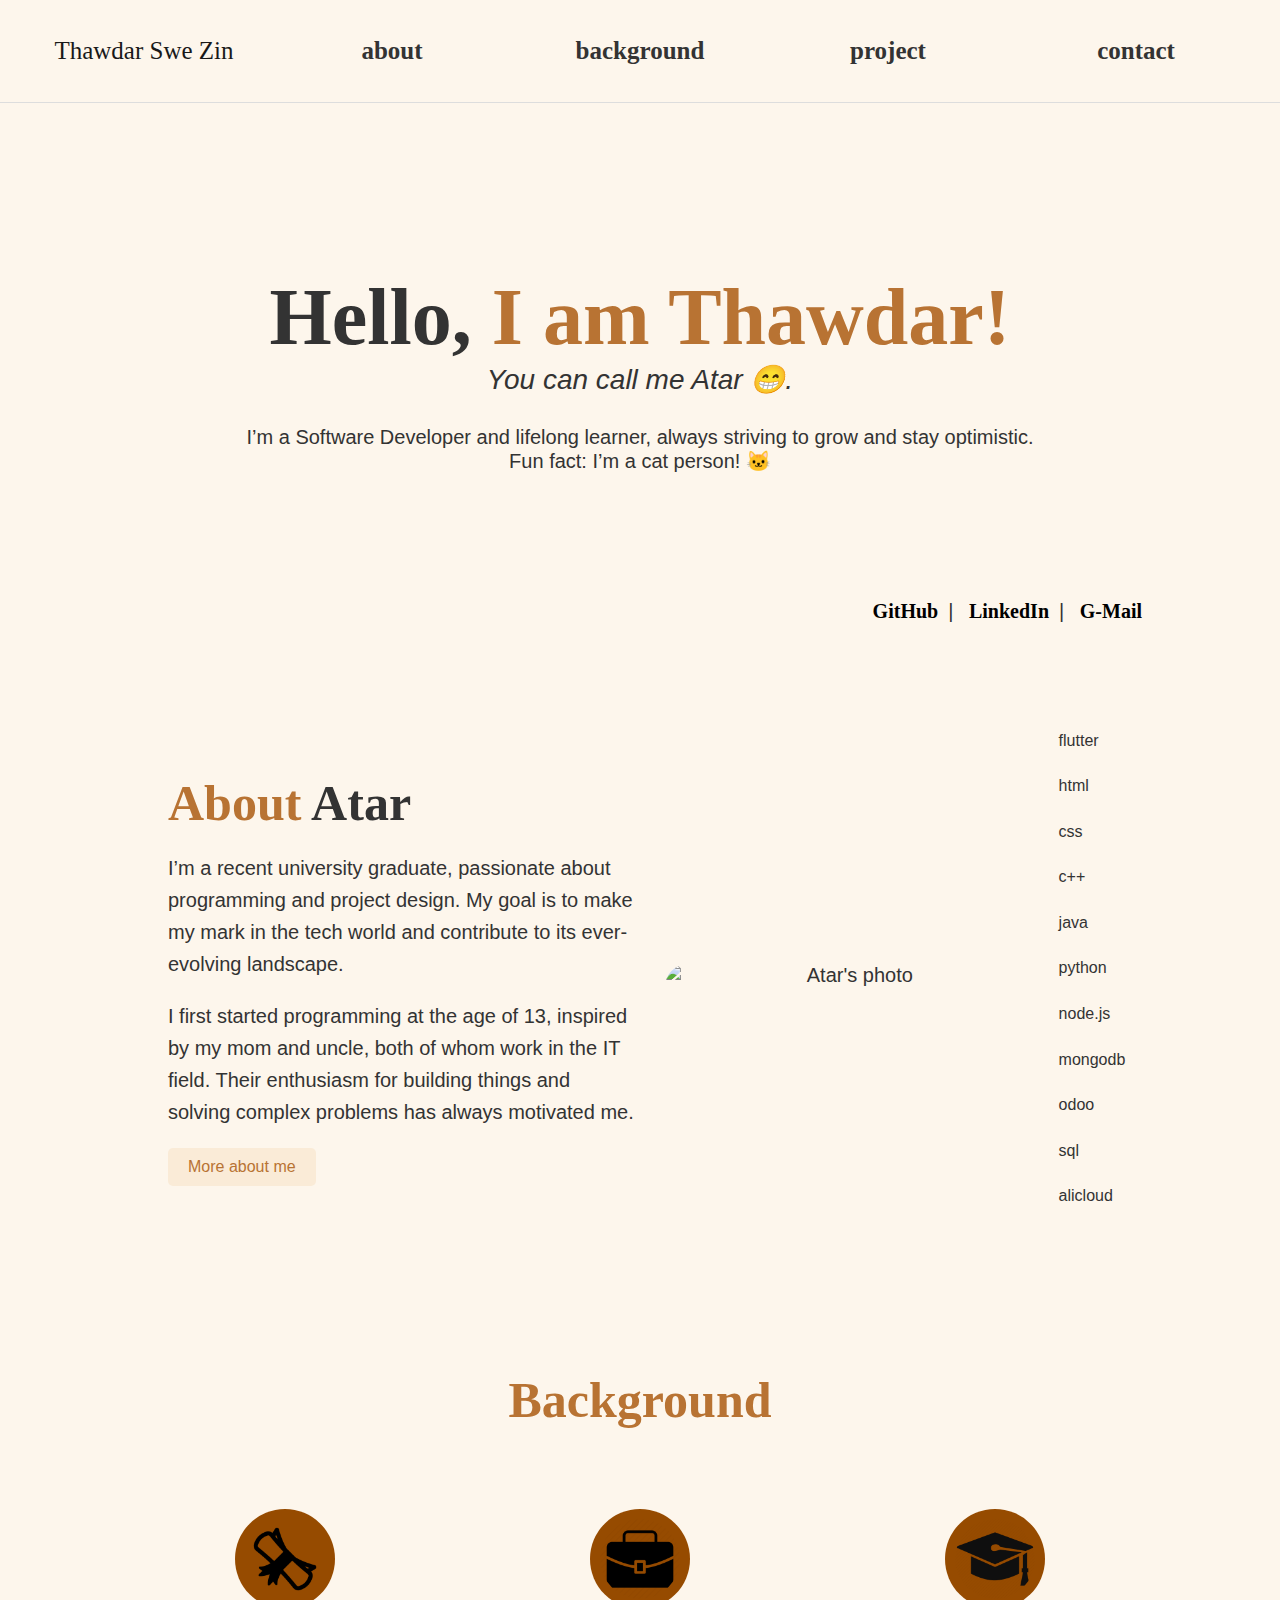
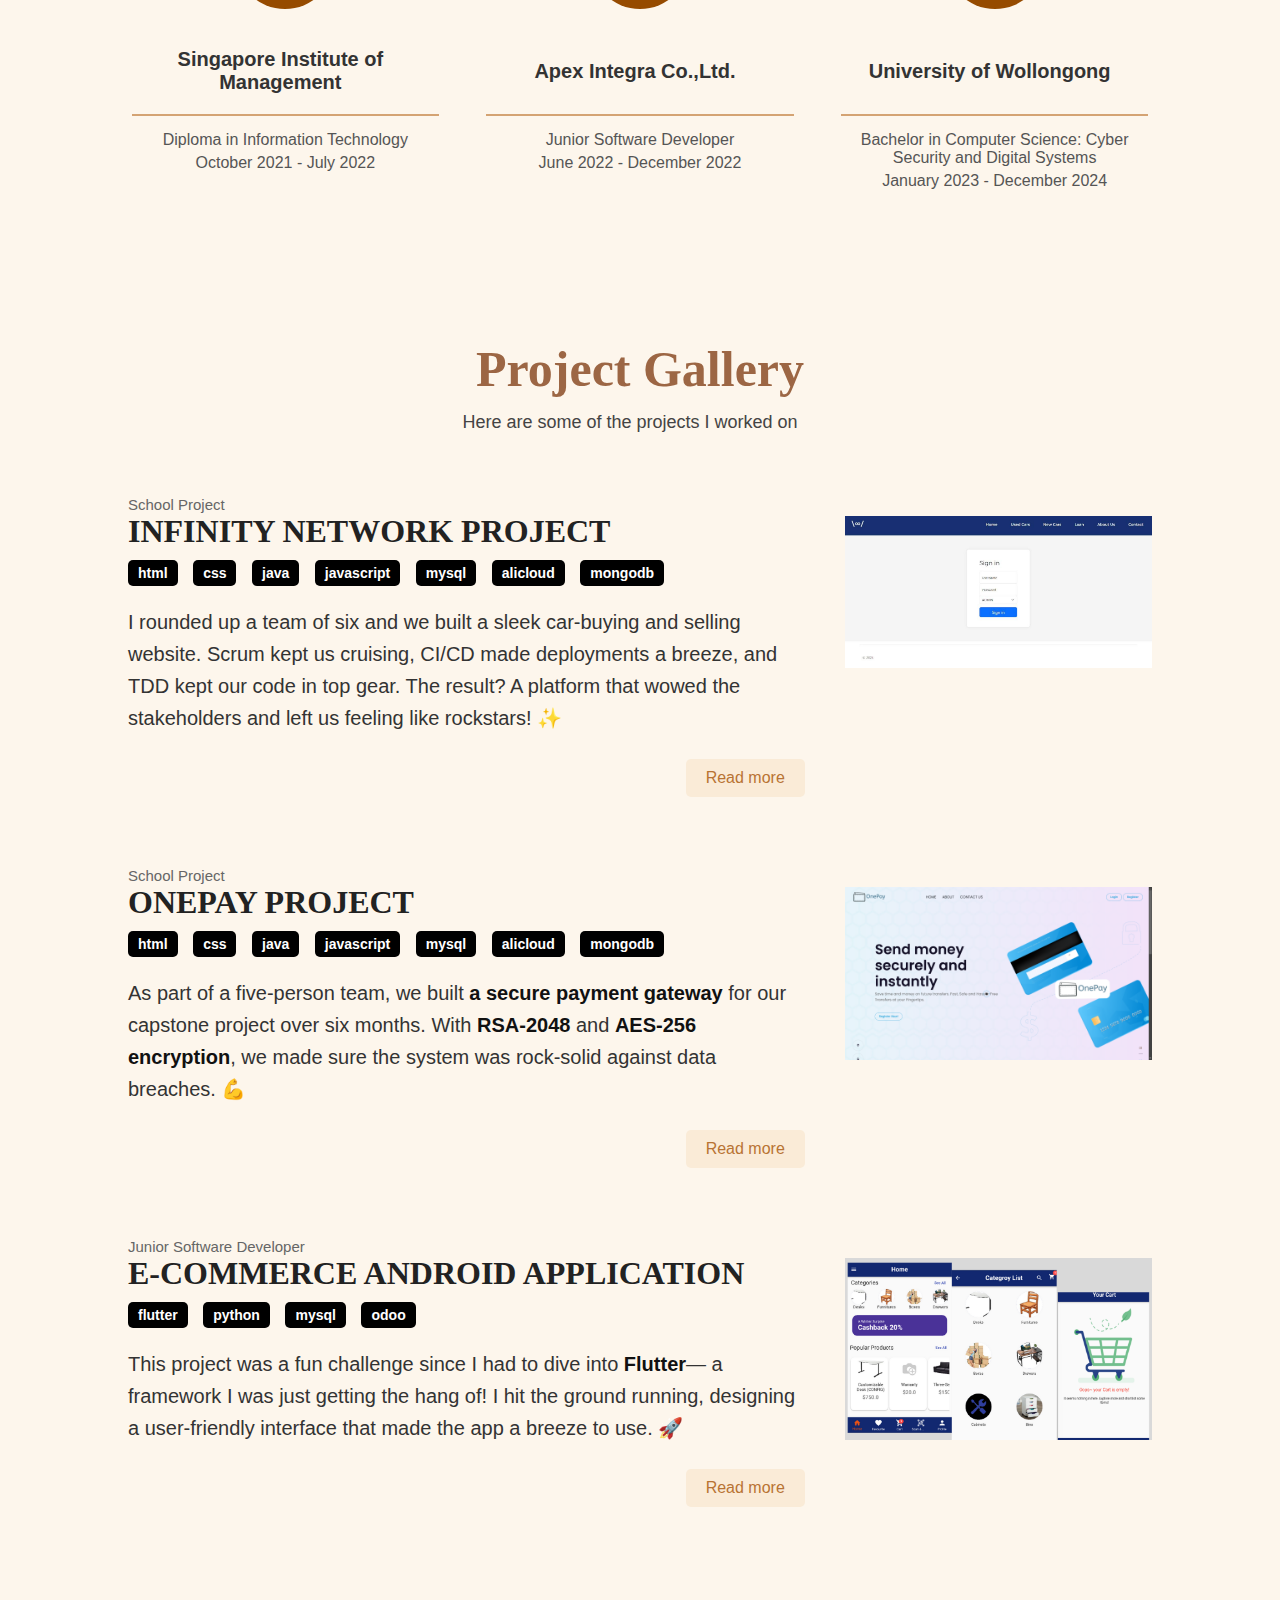
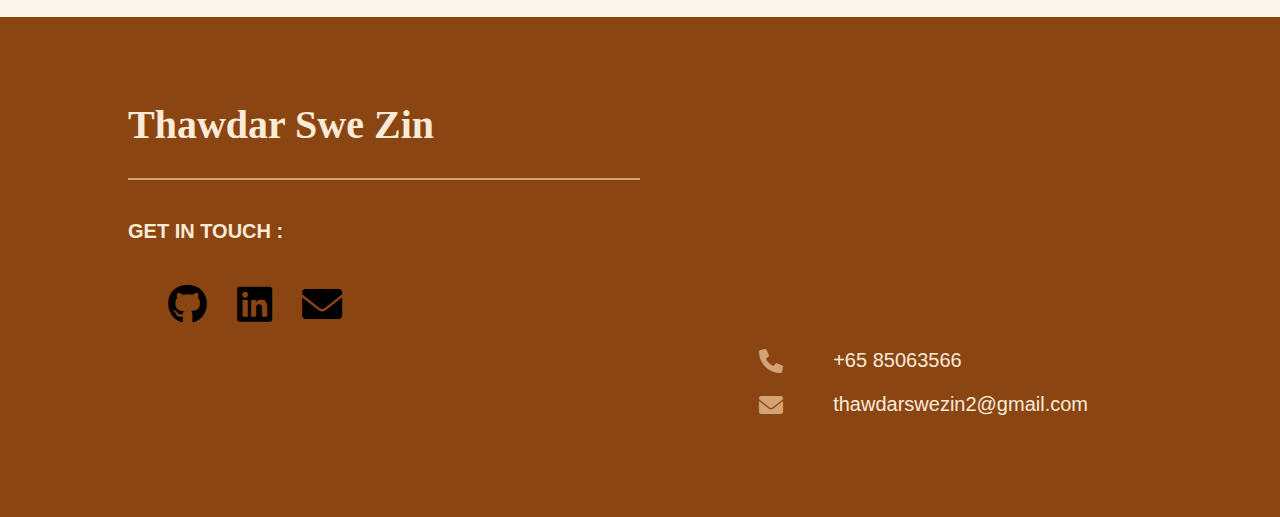
==== index.html @ 34a56184 "Add files via upload" ====
<!DOCTYPE html>
<html lang="en">
<head>
    <meta charset="UTF-8">
    <meta name="viewport" content="width=device-width, initial-scale=1.0">
    <title>Portfolio: Thawdar Swe Zin</title>
    <link rel="icon" type="image/x-icon" href="images/cat.png">
    <link rel="stylesheet" href="style.css">
    <link rel="stylesheet" href="https://cdnjs.cloudflare.com/ajax/libs/font-awesome/6.0.0-beta3/css/all.min.css">
</head>
<body class = "body">
    <header>
        <h1>Thawdar Swe Zin</h1>
        <nav>
            <a href="#about">about</a>
            <a href="#background">background</a>
            <a href="#project">project</a>
            <a href="#contact">contact</a>
        </nav>
        
    </header>

    <main>
        <!-- Intro Section -->
        
        <section class="intro">
            <h2>Hello, <span class="highlight">I am Thawdar!</span></h2>
            <p class="nickname">You can call me Atar 😁.</p>
            <p class="shortBio" >I’m a Software Developer and lifelong learner, always striving to grow and stay optimistic.
                <span style="display: block;">Fun fact: I’m a cat person! 🐱</span>
            </p>
            <div class="social-links">
                <a href="https://github.com/" target="_blank">GitHub</a>|
                <a href="https://linkedin.com/" target="_blank">LinkedIn</a>|
                <a href="mailto:thawdarswezin2@gmail.com">G-Mail</a>
            </div>

        </section>

        <!-- About Section -->
        <section id="about" class="about-section">
            <div class="about-content">
                <h2><span class="highlight">About</span> Atar</h2>
                <p>I’m a recent university graduate, passionate about programming and project design. My goal is to make my mark in the tech world and contribute to its ever-evolving landscape.</p>
                <p>I first started programming at the age of 13, inspired by my mom and uncle, both of whom work in the IT field. Their enthusiasm for building things and solving complex problems has always motivated me.</p>
                <button class = "more-button" onclick="window.location.href='about.html';">More about me</button>
            </div>
            

            <div class="about-image">        
                <img class="about-image" src="images/Atar.jpg" alt="Atar's photo">
            </div>

            
            <div class="skills-list">
                <ul>
                    <li>flutter</li>
                    <li>html</li>
                    <li>css</li>
                    <li>c++</li>
                    <li>java</li>
                    <li>python</li>
                    <li>node.js</li>
                    <li>mongodb</li>
                    <li>odoo</li>
                    <li>sql</li>
                    <li>alicloud</li>
                </ul>
            </div>
            
        </section>

        <!-- background section -->
        <section id="background" class="background-section">
            <h2 class="highlight">Background</h2>
            <div class="background-container">
                <!-- Item 1 -->
                <div class="background-item">
                    <div class="icon">
                        <img src="images/diploma.png" alt="Diploma Icon">
                    </div>
                    <h3><a href="https://www.sim.edu.sg" target="_blank" >Singapore Institute of Management</a></h3>
                    <hr>
                    <p>Diploma in Information Technology</p>
                    <p>October 2021 - July 2022</p>
                </div>
        
                <!-- Item 2 -->
                <div class="background-item">
                    <div class="icon">
                        <img src="images/work.webp" alt="Work Icon">
                    </div>
                    <h3><a href="http://www.apexintegra.com/" target="_blank">Apex Integra Co.,Ltd.</a></h3>
                    <hr>
                    <p>Junior Software Developer</p>
                    <p>June 2022 - December 2022</p>
                </div>
        
                <!-- Item 3 -->
                <div class="background-item">
                    <div class="icon">
                        <img src="images/bachelor.webp" alt="Graduate Icon">
                    </div>
                    <h3><a href="https://www.uow.edu.au" target="_blank">University of Wollongong</a></h3>
                    <hr>
                    <p>Bachelor in Computer Science: Cyber Security and Digital Systems</p>
                    <p>January 2023 - December 2024</p>
                </div>
            </div>
        </section>

        
        <!-- Project Section -->
        <section id="project" class="project-section">
            <h2>Project Gallery</h2>
            <p>Here are some of the projects I worked on</p>
            
            <div class="project">
                <div class="project-info">
                    <h3>School Project</h3>
                    <h2>INFINITY NETWORK PROJECT</h2>
                    <div class="tags">
                        <span>html</span>
                        <span>css</span>
                        <span>java</span>
                        <span>javascript</span>
                        <span>mysql</span>
                        <span>alicloud</span>
                        <span>mongodb</span>
                    </div>
                    <p>
                        I rounded up a team of six and we built a sleek car-buying and selling website.  
                        Scrum kept us cruising, CI/CD made deployments a breeze, and TDD kept our code in top gear. 
                        The result? A platform that wowed the stakeholders and left us feeling like rockstars! ✨
                    </p>
                    <button class = "prj-more" onclick="window.location.href='infinity.html';">Read more</button>
                </div>
                <div class="project-image">
                    <img src="images/Prj1.jpg" alt="Project Screenshot">
                </div>
            </div>

            <div class="project">
                <div class="project-info">
                    <h3>School Project</h3>
                    <h2>ONEPAY PROJECT</h2>
                    <div class="tags">
                        <span>html</span>
                        <span>css</span>
                        <span>java</span>
                        <span>javascript</span>
                        <span>mysql</span>
                        <span>alicloud</span>
                        <span>mongodb</span>
                    </div>
                    <p>
                        As part of a five-person team, we built <strong>a secure payment gateway</strong> 
                        for our capstone project over six months. With <strong>RSA-2048</strong> and <strong>AES-256 encryption</strong>, 
                        we made sure the system was rock-solid against data breaches. 💪

                    </p>
                    <button class = "prj-more" onclick="window.location.href='onepay.html';">Read more</button>
                </div>
                <div class="project-image">
                    <img src="images/Prj2.png" alt="Project Screenshot">
                </div>
            </div>

            <div class="project">
                <div class="project-info">
                    <h3>Junior Software Developer</h3>
                    <h2>E-COMMERCE ANDROID APPLICATION</h2>
                    <div class="tags">
                        <span>flutter</span>
                        <span>python</span>
                        <span>mysql</span>
                        <span>odoo</span>
                    </div>
                    <p>
                        This project was a fun challenge since I had to dive into <strong>Flutter</strong>—
                        a framework I was just getting the hang of! I hit the ground running, 
                        designing a user-friendly interface that made the app a breeze to use. 🚀
                    </p>
                    <button class = "prj-more" onclick="window.location.href='e-commerce.html';">Read more</button>
                </div>
                <div class="project-image">
                    <img src="images/Prj3.png" alt="Project Screenshot">
                </div>
            </div>

        </section>

        <!-- Contact Section -->
         <div class="contact-wrapper">
            <section id="contact" class="contact-section">
                <h2>Thawdar Swe Zin</h2>
                <hr>
                <h3>GET IN TOUCH : </h3>
                <div class="social-links-icons">
                    <a href="https://github.com/Thawdar12" target="_blank" title="GitHub">
                        <i class="fab fa-github"></i>
                    </a>
                    <a href="https://www.linkedin.com/in/thawdar-swezin-b13395246/" target="_blank" title="LinkedIn">
                        <i class="fab fa-linkedin"></i>
                    </a>
                    <a href="mailto:thawdarswezin2@gmail.com" title="Email">
                        <i class="fas fa-envelope"></i>
                    </a>
                </div>
                <div class="contact-info">
                    <div>
                        <i class="fas fa-phone"></i>
                        <span>+65 85063566</span>
                    </div>
                    <div>
                        <i class="fas fa-envelope"></i>
                        <span>thawdarswezin2@gmail.com</span>
                    </div>
                </div>
                
            </section>
         </div>
       
    </main>

</body>
</html>
---- style.css ----
body {
    font-family: 'Arial', sans-serif;
    background-color: #fdf6ec;
    color: #333;
    margin: 0;
    padding: 0;
    text-align: center;

}

header {
    display: flex;
    justify-content: space-between;
    align-items: center;
    padding: 20px;
    border-bottom: 1px solid #ddd;
}

nav {
    display: flex;           /* Enables flexbox */
    justify-content: space-around;
    padding: 10px 0;
    width: 80%;
}

nav a {
    flex: 1;                 /* Each link takes equal width */
    text-align: center;      /* Centers the text inside each link */
    text-decoration: none;
    color: #333;
    font-weight: bold;
    font-family: Garamond, serif;
    font-size: 25px;
}

h1 {
    font-size: 25px;
    font-family: Garamond, serif;
    font-weight: 100;
    font-style: normal;
    color: rgb(25, 25, 25);
    width: 20%;
}

main {
    /* padding: 30px 60px 30px 60px; */
    font-size: 20px;
    text-align: center;
    position: relative;
    border-radius: 10px;  
}


section p {
    font-size: 20px;
    margin-bottom: 30px;
}


/* Media Query for Small Screens (Tablets and Mobiles) */
@media (max-width: 768px) {
    header {
        flex-direction: column; /* Stack header items vertically */
        text-align: center;
    }

    h1 {
        font-size: 20px;
        margin-bottom: 5px;
    }

    nav {
        width: 100%;
    }

    nav a {
        font-size: 18px;
        padding: 5px;
    }

    main {
        font-size: 16px;
        padding: 10px;
    }

    section p {
        font-size: 16px;
        margin-bottom: 15px;
    }
}

/* Media Query for Extra Small Screens (Mobile Phones) */
@media (max-width: 480px) {
    h1 {
        font-size: 18px;
    }

    nav a {
        font-size: 16px;
        padding: 5px;
    }

    main {
        font-size: 14px;
    }

    section p {
        font-size: 14px;
    }
}


/* Intro Section */

.intro {
    height: 500px;
    display: flex;               
    flex-direction: column;      
    justify-content: center;     
    align-items: center;         
    text-align: center;           
    padding: 20px;
    position: relative;
    width: 80%;
    margin: 0 auto;  
}

.intro h2 {
    font-size: 80px;
    margin: 0;
    font-family: Garamond, serif;
}

.highlight {
    color: #b87333;
}

.nickname {
    font-size: 28px;
    font-style: italic;
    margin-top: 5px;
    margin-bottom: 20px;
    width: 80%;
    margin: 0 auto; 
}

.shortBio{
    width: 80%;
    margin: 30px auto 0 auto; 
}

.social-links {
    position: absolute;
    bottom: 20px;       
    right: 20px;        
    text-align: right;
}

.social-links a {
    margin: 0 10px;
    color: black;
    text-decoration: none;
    font-weight: bold;
    font-family: Garamond, serif;
}

.social-links a:hover {
    text-decoration: underline;
}


/* Media Query for Small Screens (Tablets and Mobiles) */
@media (max-width: 768px) {
    .intro h2 {
        font-size: 50px;
    }

    .nickname {
        font-size: 20px;
    }

    .shortBio {
        font-size: 16px;
    }
}

/* Media Query for Extra Small Screens (Mobile Phones) */
@media (max-width: 480px) {
    .intro h2 {
        font-size: 40px;
    }

    .nickname {
        font-size: 18px;
    }

    .shortBio {
        font-size: 14px;
    }

    .social-links a {
        font-size: 14px;
        margin: 0 5px;
    }
}


/* About Section */
.about-section {
    display: flex;
    flex-direction: row;         
    justify-content: left;        
    align-items: left;            
    margin: 60px auto;              
    /* background-color: #f9f1e7; */
    border-radius: 10px;
    padding: 20px;
    position: relative;
    width: 80%;
    gap: 20px;   

}

.about-content {
    width: 50%;
    text-align: left;
    margin: 10px 10px 20px 40px;    /* Top: 20px, Right: auto, Bottom: 20px, Left: 20px */

}

.about-content h2 {
    font-size: 50px;
    margin-bottom: 20px;
    font-family: Garamond, serif;
}

.about-content p {
    line-height: 1.6;
    margin-bottom: 20px;
}

.more-button {
    padding: 10px 20px;
    font-size: 16px;
    color: #b87333;
    background-color: antiquewhite;
    border: none;
    border-radius: 5px;
    cursor: pointer;
    transition: background-color 0.3s ease;
}

.more-button:hover {
    background-color: rgb(250, 218, 177);
}

.about-image {
    width: 40%;
    overflow: hidden;
    display: flex;              
    justify-content: center;      
    align-items: center;          
    box-sizing: border-box;      
    margin: 20px 0;               
}

.about-image img {
    width: 100%;
    height: auto;
    border-radius: 100px 100px 0 0;
}


.skills-list {
    width: 10%;
    text-align: left;
    align-self: center; 
}

.skills-list ul {
    list-style: none;
    padding: 0;
}

.skills-list li {
    font-size: 16px;
    margin-bottom: 20px;
}


/* Media Query for Tablets and Larger Mobiles */
@media (max-width: 768px) {
    .about-section {
        flex-direction: column;   /* Stack content vertically */
        align-items: center;
        text-align: center;
    }

    .about-content {
        width: 100%;             /* Full width */
        margin: 10px 0;
    }

    .about-content h2 {
        font-size: 36px;
    }

    .about-content p {
        font-size: 14px;
    }

    .about-image {
        width: 80%;
    }

    .skills-list {
        width: 100%;
        text-align: center;
    }
}

/* Media Query for Small Mobile Devices */
@media (max-width: 480px) {
    .about-content h2 {
        font-size: 30px;
    }

    .about-content p {
        font-size: 12px;
    }

    .more-button {
        padding: 8px 16px;
        font-size: 12px;
    }

    .skills-list li {
        font-size: 14px;
    }
}

/* background section */
.background-section {
    text-align: center;
    padding: 40px 20px;
    /* background-color: #f7f3eb;      */
    margin: 60px auto;              
    padding: 20px;
    position: relative;
    width: 80%;
    gap: 20px;
    /* height: 500px; */
}

.background-section h2 {
    font-size: 50px;
    font-family: Garamond, serif;
    margin-bottom: 80px;
    font-weight: bold;
}

.background-container {
    display: flex;
    justify-content: space-around;
    flex-wrap: wrap;
    gap: 40px;
}

.background-item {
    width: 30%;
    min-width: 250px;
    text-align: center;
}


.icon img {
    width: 80px;
    height: 80px;
    margin-bottom: 20px;
    border-radius: 50%;
    background-color: #964B00; /* Brown background */
    padding: 10px;
} 

.background-item h3 {
    font-size: 20px;
    margin: 10px 10px 15px 0;
    color: #333;
    height: 55px;
    /* border-bottom: 1px solid #964B00; */
    display: flex;                
    justify-content: center;      
    align-items: center;          
}

.background-item h3 a {
    text-decoration: none;  
    color: inherit;          
}

.background-item hr {
    border: none;
    height: 2px;
    background-color: #d4a373;
    margin: 10px 0 15px 0;
}


.background-item p {
    font-size: 16px;
    color: #555;
    margin: 5px 0 5px 0;
}


/* Media Query for Tablets and Larger Mobiles */
@media (max-width: 768px) {
    .background-section h2 {
        font-size: 32px;
        margin-bottom: 30px;
    }

    .background-item {
        width: 45%;               /* Adjusted width for tablet-sized screens */
    }

    .icon img {
        width: 50px;
        height: 50px;
    }

    .background-item h3 {
        font-size: 16px;
    }

    .background-item p {
        font-size: 14px;
    }
}

/* Media Query for Small Mobile Devices */
@media (max-width: 480px) {
    .background-section h2 {
        font-size: 28px;
    }

    .background-item {
        width: 100%;              /* Full width for small screens */
    }

    .icon img {
        width: 40px;
        height: 40px;
    }

    .background-item h3 {
        font-size: 14px;
    }

    .background-item p {
        font-size: 12px;
    }
}

/* Project Section */
.project-section {
    text-align: center;
    padding: 40px 20px;
    /* background-color: #f7f3eb;      */
    margin: 60px auto;              
    padding: 20px;
    position: relative;
    width: 80%;
    gap: 20px;

}

.project-section h2 {
    font-family: Garamond, serif;
    font-size: 50px;
    color: #9c6644;
    margin: 45px 0 10px 0;
}

.project-section p {
    font-size: 18px;
    color: #444;
    margin: 10px 20px 5px 0;
    line-height: 1.6;
}

.project {
    display: flex;
    align-items: flex-start;
    text-align: left;
    justify-content: space-between;
    gap: 20px;
    margin: 40px 0 20px 0;
}

.project-info {
    flex: 1;
    width: 50%;
    display: flex;
    flex-direction: column;
    justify-content: space-between; 
}

.project-info h3 {
    font-size: 15px;
    color: #666;
    font-weight: lighter;
    margin: 20px 0 0 0;
}

.project-info h2 {
    font-size: 32px;
    color: #222;
    margin: 0 0 10px 0;
}

.project-info .tags {
    font-weight: bold;
}

.project-info .tags span {
    display: inline-block;
    background-color: #000;
    color: #fff;
    padding: 5px 10px ;
    margin-right: 10px;
    margin-bottom: 10px;
    border-radius: 5px;
    font-size: 14px;

}

.project-info p {
    font-size: 20px;
    color: #333;
    line-height: 1.6;
}


.prj-more {
    font-size: 16px;
    color: #b87333;
    background-color: antiquewhite;
    border: none;
    border-radius: 5px;
    cursor: pointer;
    transition: background-color 0.3s ease;
    padding: 10px 20px 10px 20px;
    align-self: flex-end; 
    margin: 20px 20px 10px 0;
}

.prj-more:hover {
    background-color: rgb(250, 218, 177);
}


.project-image {
    width: 30%;
    display: flex;
    justify-content: center;
    align-items: center;
    text-align: center;
    margin-top: 10px
}

.project-image img {
    width: 100%;
    height: auto;
    margin-top: 20px;
    padding: 10px;
}


/* Media Query for Tablets and Larger Mobiles */
@media (max-width: 768px) {
    .project-info {
        width: 100%;             /* Full width for stacking */
    }

    .project-image {
        width: 100%;             /* Full width for stacking */
    }

    .project {
        flex-direction: column;  /* Stacks project items vertically */
        align-items: center;
    }

    .project-section h2 {
        font-size: 32px;
    }

    .project-info p {
        font-size: 16px;
    }
}

/* Media Query for Small Mobile Devices */
@media (max-width: 480px) {
    .project-section h2 {
        font-size: 28px;
    }

    .project-info h2 {
        font-size: 24px;
    }

    .project-info p {
        font-size: 14px;
    }

    .prj-more {
        font-size: 12px;
        padding: 6px 12px;
    }

    .project-image img {
        padding: 5px;
    }
}

/* Contact Section */
.contact-wrapper {
    width: 100%;
    background-color: #8B4513;
    padding: 50px 0;
    color: antiquewhite;
    height: 400px;
    position: relative;
}

.contact-section {
    width: 80%;
    margin: auto;
    height: auto;
}

.contact-section h2 {
    font-size: 40px;
    margin-bottom: 10px;
    text-align: left;
    padding: 0 0 20px 0;
    font-family: Garamond, serif;
}

.contact-section hr {
    border: none;
    height: 2px;
    width: 50%;
    background-color: #d4a373;
    margin: 10px 0;
}

.contact-section h3{
    font-size: 20px;
    margin-bottom: 20px;
    text-align: left;
    padding: 20px 0 20px 0;
}

.social-links-icons {
    display: flex;
    justify-content: flex-start; /* Aligns icons to the left */
    gap: 30px; /* Adds spacing between icons */
    margin: 20px 0;
    padding: 0 0 0 40px;
}

.social-links-icons a {
    /* margin: 0 10px; */
    color: black;
    font-size: 40px;
    text-decoration: none;    
}

.social-links-icons a:hover {
    color: #d4a373;
}


.contact-info {
    position: absolute;
    margin-top: 200px; 
    bottom: 20%; 
    right: 15%; 
    align-items: right;
    text-align: right;
    display: flex;
    flex-direction: column;
    gap: 20px;
    margin: 20px 0 0 0;
}

.contact-info div {
    display: flex;
    align-items: right;
    gap: 50px;
    font-size: 20px;
    
}

.contact-info i {
    font-size: 24px;
    color: #d4a373;
}


/* Media Query for Tablets and Larger Mobiles */
@media (max-width: 768px) {
    .contact-section h2 {
        font-size: 28px;
    }

    .social-links-icons a {
        font-size: 28px;
    }

    .contact-info div {
        font-size: 14px;
    }
}

/* Media Query for Small Mobile Devices */
@media (max-width: 480px) {
    .contact-section h2 {
        font-size: 24px;
    }

    .contact-section h3 {
        font-size: 16px;
    }

    .social-links-icons {
        gap: 15px;
    }

    .social-links-icons a {
        font-size: 24px;
    }

    .contact-info div {
        font-size: 12px;
    }

    .contact-info i {
        font-size: 18px;
    }
}


/* About.html */

.container {
    display: flex;
    flex-direction: column;         
    justify-content: left;        
    align-items: left;            
    margin: 30px auto;          
    position: relative;
    width: 80%;
    gap: 10px; 
    padding: 20px;
}


.about-link {
    display: inline-block;
    margin-bottom: 10px;
    color: black;
    text-decoration: none;
    font-weight: bold;
    text-align: left;
    align-items: center;
    font-size: 15px;
}

.about-link:hover {
    text-decoration: underline;
}

.container-body{
    margin: 10px 40px 10px 50px;
    align-items: left;
    text-align: left;
}

.about-h2 {
    font-size: 25px;
    color: #111;
    margin: auto;
}

.container-body p {
    font-size: 1rem;
    margin-bottom: 15px;
    line-height: 1.6;
}


strong {
    font-weight: bold;
    color: #111;
}

.about-highlight {
    font-style: italic;
    color: #e18b34;
}

/* Infinity */

h4 {
    margin-bottom: 5px;
}

ul {
    margin-top: 5px;
    margin-bottom: 10px;
}

li{
    font-size: 1rem;
    margin-bottom: 5px;
    line-height: 1.6;
}

.onepay-image {
    width: 50%;
    display: flex;
    overflow: hidden;
    justify-content: center;
    align-items: center;
    text-align: center;
    margin: 20px 10px 40px 10px;
}

.onapay-image img {
    width: 100%;
    height: auto;
    margin-top: 20px;
    padding: 10px;
}




/* Media Query for Tablets and Larger Mobiles */
@media (max-width: 768px) {
    .container {
        width: 90%;
        padding: 15px;
    }

    .about-link {
        font-size: 14px;
    }

    .container-body {
        margin: 10px 30px;
    }

    .about-h2 {
        font-size: 22px;
    }

    .container-body p {
        font-size: 0.95rem;
    }

    h4 {
        font-size: 1.1rem;
        margin-bottom: 4px;
    }

    ul {
        margin-top: 4px;
        margin-bottom: 8px;
    }

    li {
        font-size: 0.95rem;
        margin-bottom: 4px;
        line-height: 1.5;
    }

    .onepay-image {
        width: 100%;             /* Full width for stacking */
    }
}



/* Media Query for smaller Mobile Devices */
@media (max-width: 480px) {
    .container {
        width: 95%;
        padding: 10px;
    }

    .about-link {
        font-size: 13px;
    }

    .container-body {
        margin: 10px 20px;
    }

    .about-h2 {
        font-size: 20px;
    }

    .container-body p {
        font-size: 0.9rem;
    }

    h4 {
        font-size: 1rem;
        margin-bottom: 3px;
    }

    ul {
        margin-top: 3px;
        margin-bottom: 6px;
    }

    li {
        font-size: 0.9rem;
        margin-bottom: 3px;
        line-height: 1.4;
    }

    .onepay-image img {
        padding: 5px;
    }
}
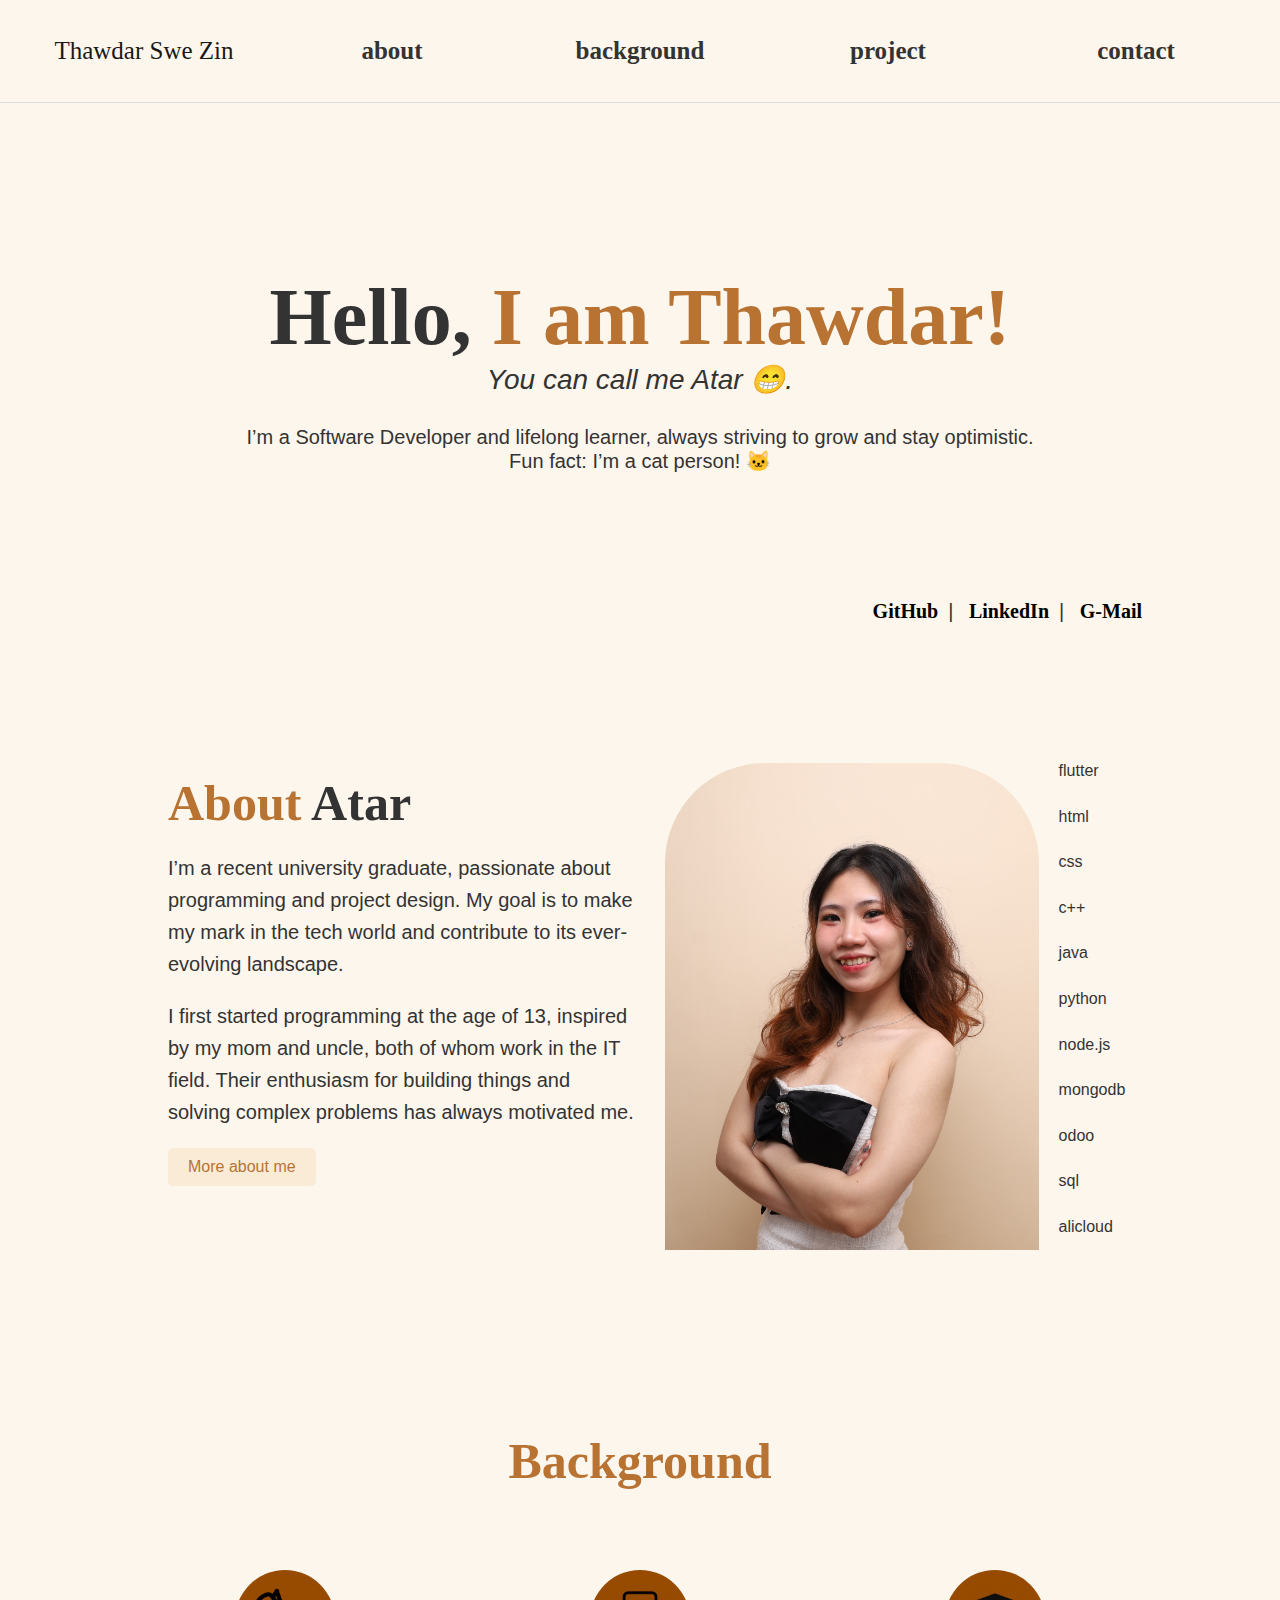
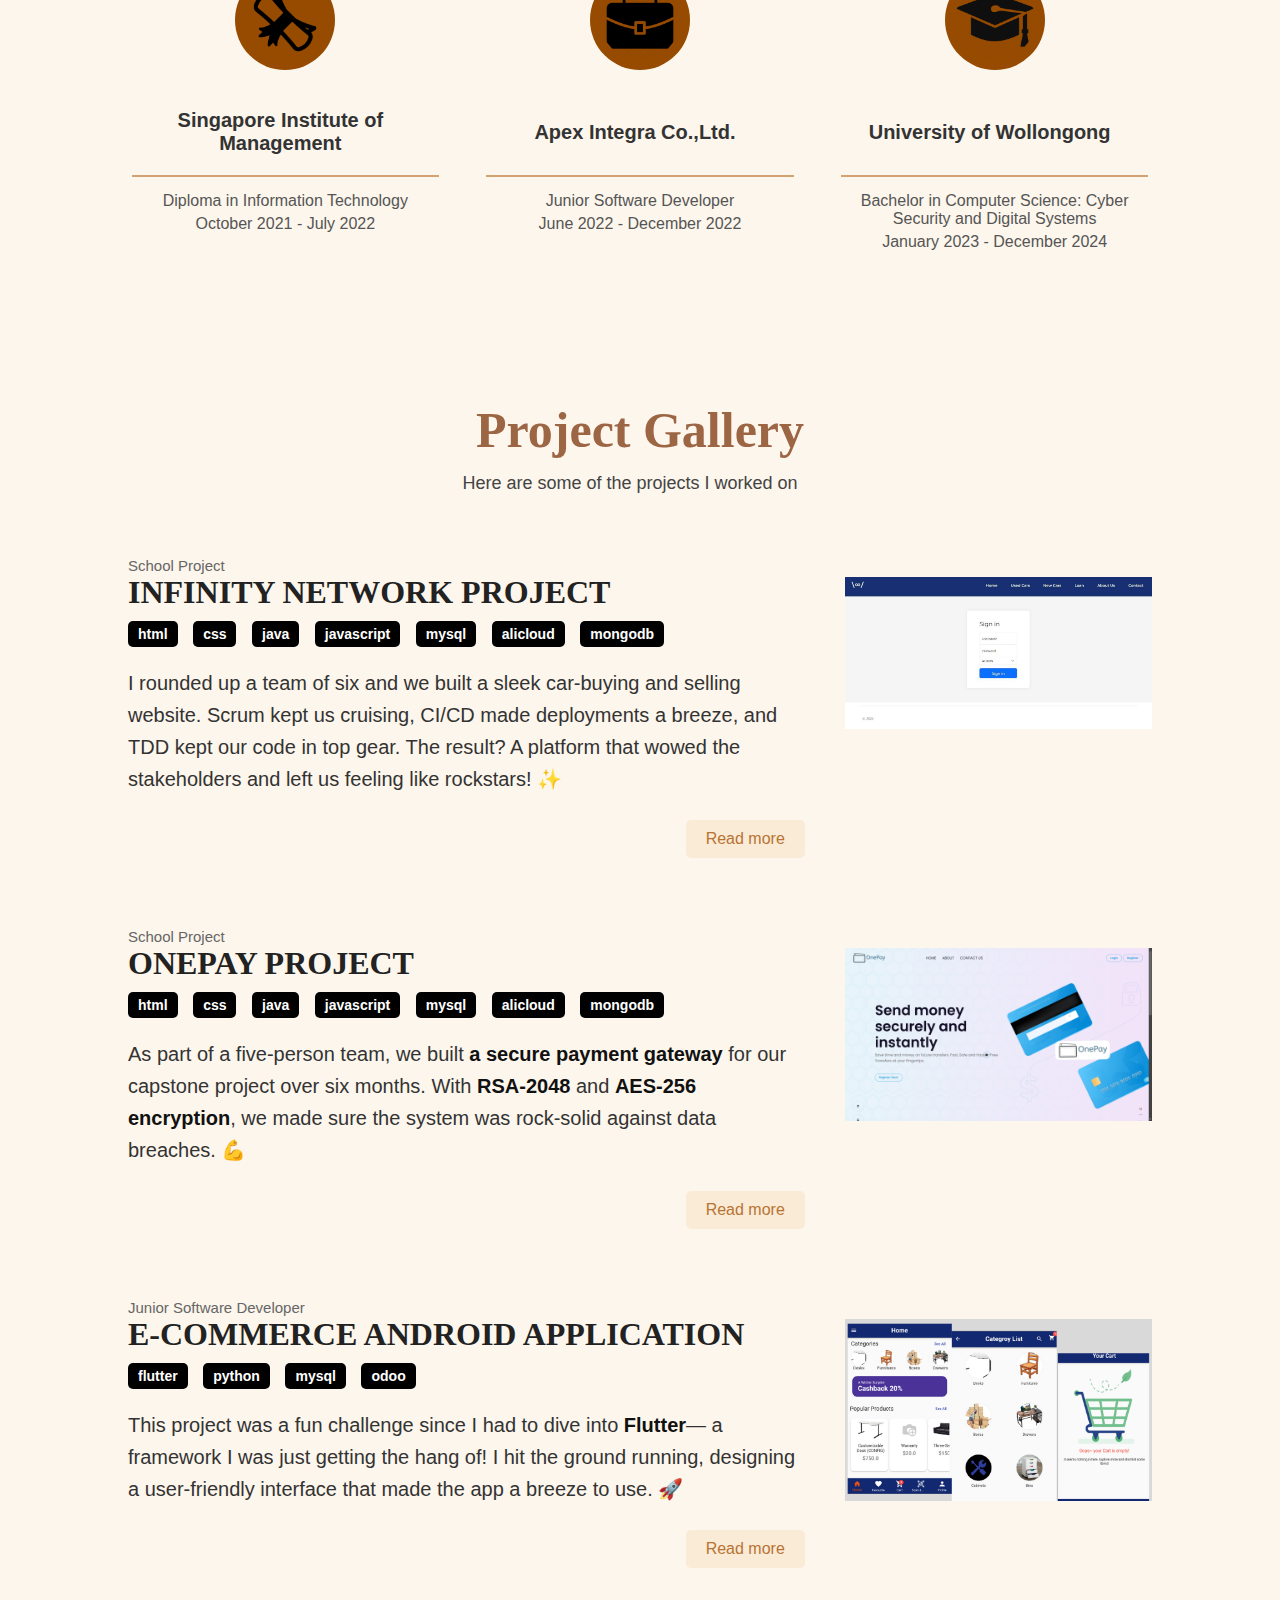
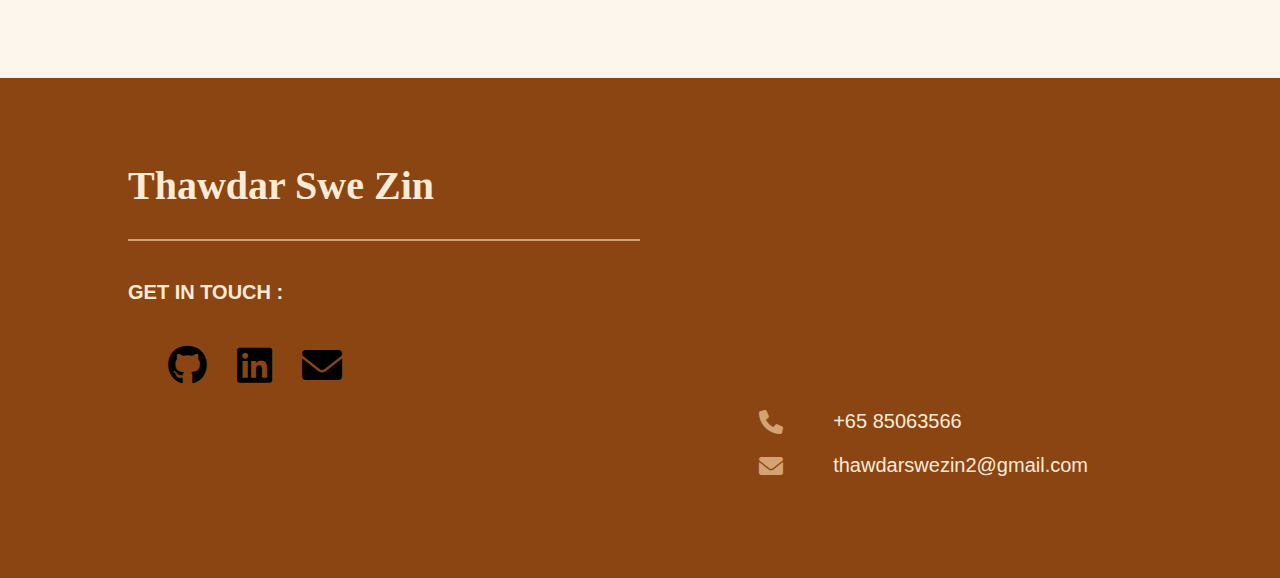
==== commit 20cd9eca: "Update index.html" ====
--- a/index.html
+++ b/index.html
@@ -48,7 +48,7 @@
             
 
             <div class="about-image">        
-                <img class="about-image" src="images/Atar.jpg" alt="Atar's photo">
+                <img class="about-image" src="images/Atar.JPG" alt="Atar's photo">
             </div>
 
             
